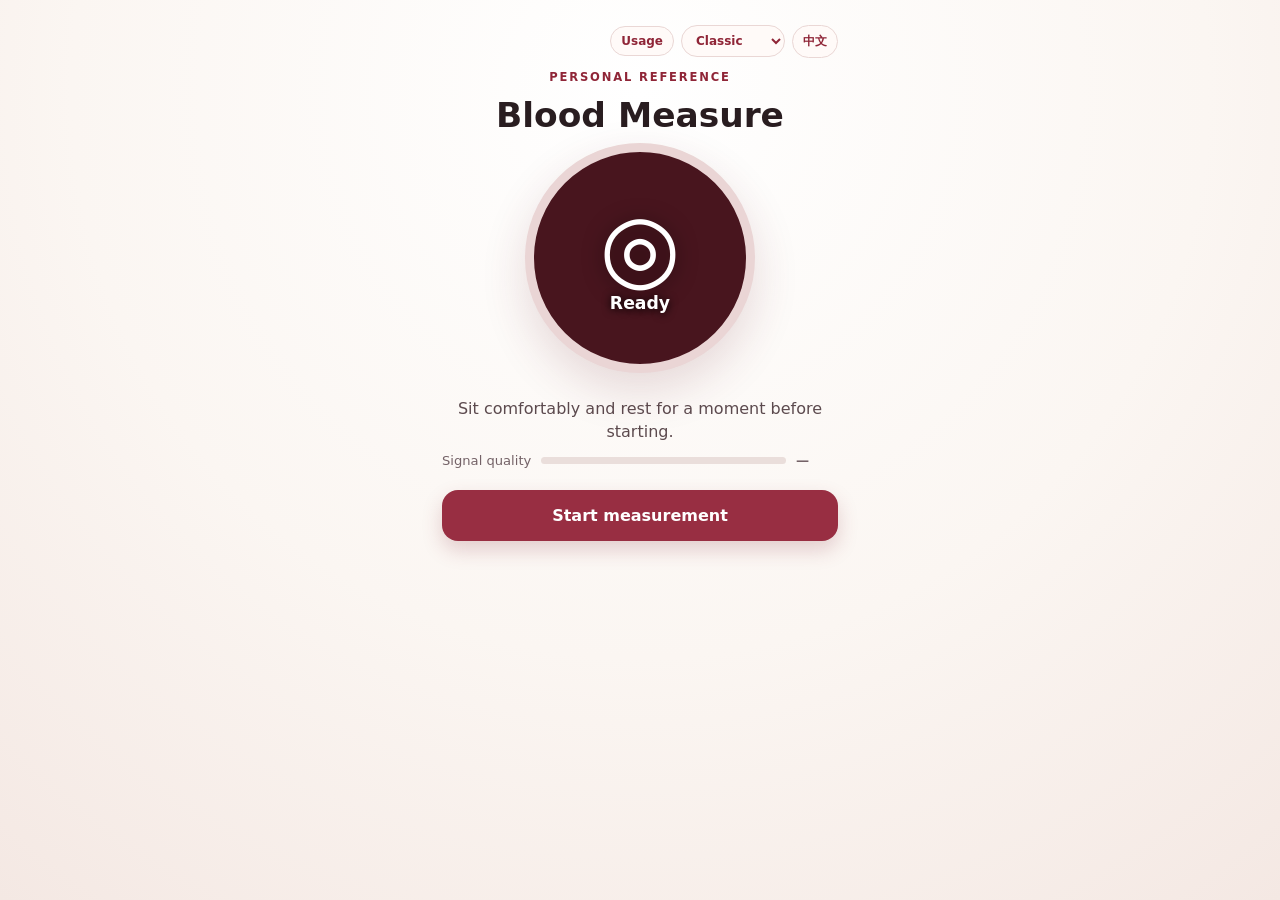
==== src/blood_measure/web/index.html @ 2f03e7e3 "Add Sheets-inspired appearance" ====
<!doctype html>
<html lang="en">
<head>
  <meta charset="utf-8">
  <meta name="viewport" content="width=device-width, initial-scale=1, viewport-fit=cover">
  <meta name="theme-color" content="#8f2537">
  <meta name="apple-mobile-web-app-capable" content="yes">
  <meta name="apple-mobile-web-app-status-bar-style" content="default">
  <title>Blood Measure</title>
  <link rel="manifest" href="manifest.webmanifest">
  <link rel="icon" href="icon.svg" type="image/svg+xml">
  <link rel="stylesheet" href="styles.css">
  <script>document.documentElement.dataset.theme = localStorage.getItem("blood-measure-theme") || "classic";</script>
</head>
<body>
  <main>
    <header>
      <nav class="top-actions" aria-label="Page and appearance controls">
        <a class="usage-link" href="usage.html" data-i18n="usage">Usage</a>
        <label class="theme-control">
          <span class="visually-hidden" data-i18n="appearance">Appearance</span>
          <select id="themeSelect" aria-label="Appearance">
            <option value="classic" data-i18n="classic">Classic</option>
            <option value="ivory" data-i18n="ivory">Ivory</option>
            <option value="sheets" data-i18n="sheets">Sheets</option>
          </select>
        </label>
        <button id="languageButton" class="language-button" type="button">中文</button>
      </nav>
      <p class="eyebrow" data-i18n="personalReference">PERSONAL REFERENCE</p>
      <h1 data-i18n="appName">Blood Measure</h1>
    </header>

    <section class="meter" aria-label="Measurement status">
      <video id="camera" playsinline muted></video>
      <canvas id="sampleCanvas" width="48" height="48" hidden></canvas>
      <div class="fingerprint" aria-hidden="true">◎</div>
      <div id="progress" class="progress"></div>
      <p id="countdown" class="countdown" data-i18n="ready">Ready</p>
    </section>

    <p id="instruction" class="instruction" role="status">
      <span data-i18n="initialInstruction">Sit comfortably and rest for a moment before starting.</span>
    </p>
    <div class="quality-row">
      <span data-i18n="signalQuality">Signal quality</span>
      <div class="quality-track"><div id="qualityBar"></div></div>
      <strong id="qualityLabel">—</strong>
    </div>

    <button id="measureButton" type="button" data-i18n="startMeasurement">Start measurement</button>

    <section id="result" class="result" hidden>
      <p id="resultTitle" data-i18n="experimentalEstimate">Experimental blood pressure estimate</p>
      <div id="pressureValue" class="pressure-value">
        <strong id="estimatedSystolic">—</strong><b>/</b><strong id="estimatedDiastolic">—</strong>
        <span>mmHg</span>
      </div>
      <div id="pulseValue" class="pulse-value"><span data-i18n="adjustedPulse">Pulse estimate</span> <strong id="heartRate">—</strong> <span>BPM</span></div>
      <small id="pulseAdjustment"></small>
      <small id="resultQuality"></small>
      <p class="estimate-warning" data-i18n="estimateWarning">Camera-derived experimental estimate. Compare it with your cuff; do not use it for diagnosis, medication, or emergency decisions.</p>

      <form id="referenceForm" class="reference-form">
        <h2 data-i18n="addCuffReference">Add a cuff reference</h2>
        <p data-i18n="cuffInstruction">Take a validated upper-arm cuff blood-pressure and pulse reading immediately after this recording.</p>
        <div class="bp-fields">
          <label><span data-i18n="systolic">Systolic</span><input id="systolic" type="number" inputmode="numeric" min="60" max="260" placeholder="120" required></label>
          <span>/</span>
          <label><span data-i18n="diastolic">Diastolic</span><input id="diastolic" type="number" inputmode="numeric" min="35" max="160" placeholder="80" required></label>
          <em>mmHg</em>
        </div>
        <label class="pulse-field"><span data-i18n="cuffPulse">Cuff pulse</span><input id="cuffPulse" type="number" inputmode="numeric" min="35" max="220" placeholder="72" required> <em>BPM</em></label>
        <button class="secondary" type="submit" data-i18n="savePairedReading">Save paired reading</button>
        <p id="saveMessage" class="save-message" role="status"></p>
      </form>
    </section>

    <section id="historySection" class="history" hidden>
      <div class="section-title">
        <h2 data-i18n="pairedReadings">Paired readings</h2>
        <span id="historyCount"></span>
      </div>
      <div id="historyList"></div>
      <div class="chart-wrap">
        <canvas id="trendChart" width="700" height="280" aria-label="Blood pressure history chart"></canvas>
        <div class="chart-legend"><span class="sys-key" data-i18n="systolic">Systolic</span><span class="dia-key" data-i18n="diastolic">Diastolic</span></div>
      </div>
      <div class="history-actions">
        <button id="exportButton" class="text-button" type="button" data-i18n="exportJson">Export JSON</button>
        <button id="clearButton" class="text-button danger" type="button" data-i18n="clearHistory">Clear history</button>
      </div>
      <p class="privacy-note" data-i18n="privacyNote">Stored only in this browser. Clearing browser data will remove it.</p>
    </section>

    <button id="installButton" class="install-button" type="button" hidden data-i18n="installApp">Install app</button>
    <p id="installStatus" class="install-status" role="status"></p>

  </main>
  <script src="app.js"></script>
</body>
</html>
---- src/blood_measure/web/styles.css ----
:root {
  color-scheme: light;
  font-family: ui-rounded, "SF Pro Rounded", system-ui, sans-serif;
  --page: #fbf6f2;
  --page-edge: #f4e8e3;
  --surface: #fffaf8;
  --surface-strong: #fff;
  --ink: #291d20;
  --muted: #6d5c60;
  --accent: #982e42;
  --accent-deep: #8f2537;
  --accent-soft: #ead5d5;
  --line: #ead7d5;
  --meter-radius: 50%;
  --control-radius: 16px;
  background: var(--page);
  color: var(--ink);
}

:root[data-theme="ivory"] {
  --page: #f5efdf;
  --page-edge: #e8ddc5;
  --surface: #fffaf0;
  --surface-strong: #fffdf7;
  --ink: #3c3328;
  --muted: #746958;
  --accent: #92704a;
  --accent-deep: #735435;
  --accent-soft: #e2d2b4;
  --line: #ded0b8;
  --meter-radius: 44px;
  --control-radius: 20px;
}

:root[data-theme="sheets"] {
  font-family: Arial, Helvetica, system-ui, sans-serif;
  --page: #f8fafd;
  --page-edge: #f8fafd;
  --surface: #fff;
  --surface-strong: #fff;
  --ink: #202124;
  --muted: #5f6368;
  --accent: #0f9d58;
  --accent-deep: #188038;
  --accent-soft: #e6f4ea;
  --line: #dadce0;
  --meter-radius: 8px;
  --control-radius: 4px;
}

* { box-sizing: border-box; }

body {
  margin: 0;
  min-height: 100vh;
  background: radial-gradient(circle at 50% 10%, var(--surface-strong) 0, var(--page) 55%, var(--page-edge) 100%);
}

:root[data-theme="sheets"] body { background: var(--page); }
:root[data-theme="sheets"] main { width: min(100%, 680px); }
:root[data-theme="sheets"] header { text-align: left; }
:root[data-theme="sheets"] .top-actions { padding: 7px; border-radius: 24px; background: #edf3fa; }
:root[data-theme="sheets"] .language-button,
:root[data-theme="sheets"] .usage-link,
:root[data-theme="sheets"] .theme-control select { border-radius: 4px; background: #fff; color: #3c4043; font-weight: 600; }
:root[data-theme="sheets"] .eyebrow { color: #188038; letter-spacing: .08em; }
:root[data-theme="sheets"] h1 { font-size: 1.65rem; font-weight: 500; }

main {
  width: min(100%, 440px);
  margin: auto;
  padding: max(24px, env(safe-area-inset-top)) 22px max(28px, env(safe-area-inset-bottom));
}

header { position: relative; text-align: center; }
.top-actions { display: flex; justify-content: flex-end; gap: 7px; align-items: center; min-height: 34px; margin-bottom: 8px; }
.language-button, .usage-link, .theme-control select { width: auto; margin: 0; padding: 7px 10px; border: 1px solid var(--line); border-radius: 999px; background: var(--surface); color: var(--accent-deep); box-shadow: none; font: inherit; font-size: .75rem; font-weight: 700; }
.usage-link { text-decoration: none; }
.theme-control { display: flex; }
.theme-control select { padding-right: 25px; }
.visually-hidden { position: absolute; width: 1px; height: 1px; padding: 0; margin: -1px; overflow: hidden; clip: rect(0, 0, 0, 0); white-space: nowrap; border: 0; }
.eyebrow { color: var(--accent-deep); font-size: .72rem; font-weight: 800; letter-spacing: .16em; }
h1 { margin: 5px 0 8px; font-size: 2.15rem; }
.subtitle { margin: 0 auto 26px; max-width: 330px; color: #6d5c60; line-height: 1.45; }

.meter {
  position: relative;
  width: 230px;
  height: 230px;
  margin: auto;
  overflow: hidden;
  border: 9px solid var(--accent-soft);
  border-radius: var(--meter-radius);
  background: #48151e;
  box-shadow: 0 18px 45px #6e283028;
  transition: border-radius .3s ease, border-color .3s ease, box-shadow .3s ease;
}

:root[data-theme="ivory"] .meter {
  border-color: #e5d5b9;
  background: #4d3828;
  box-shadow: inset 0 2px 1px #fff8, inset 0 -5px 12px #8a6c3b24, 0 20px 38px #6c583128;
}

:root[data-theme="sheets"] .meter {
  border-width: 1px;
  border-color: #c7cacf;
  background: #263238;
  box-shadow: 0 1px 2px #3c404326;
}

#camera { width: 100%; height: 100%; object-fit: cover; opacity: .45; }
.fingerprint, .countdown { position: absolute; left: 50%; transform: translate(-50%, -50%); }
.fingerprint { top: 45%; color: #fff; font-size: 5.8rem; line-height: 1; text-shadow: 0 2px 20px #0008; }
.countdown { top: 71%; margin: 0; color: #fff; font-size: 1.08rem; font-weight: 750; text-shadow: 0 1px 8px #000; }
.progress { position: absolute; inset: 0; border-radius: inherit; box-shadow: inset 0 0 0 0 #ec6376; pointer-events: none; }

.instruction { min-height: 48px; margin: 24px auto 8px; text-align: center; color: #5c4a4e; line-height: 1.45; }
.quality-row { display: grid; grid-template-columns: auto 1fr 42px; gap: 10px; align-items: center; color: #746267; font-size: .82rem; }
.quality-track { height: 7px; overflow: hidden; border-radius: 99px; background: #eadedb; }
#qualityBar { width: 0; height: 100%; border-radius: inherit; background: #c84d61; transition: width .2s; }

button {
  width: 100%; margin: 22px 0 14px; padding: 16px 20px; border: 0; border-radius: var(--control-radius);
  background: var(--accent); color: white; font: inherit; font-weight: 760; font-size: 1rem;
  box-shadow: 0 9px 20px #872c3c35;
}
button:disabled { opacity: .55; }

:root[data-theme="sheets"] button { box-shadow: none; font-weight: 600; }
:root[data-theme="sheets"] button:focus-visible,
:root[data-theme="sheets"] input:focus-visible,
:root[data-theme="sheets"] select:focus-visible,
:root[data-theme="sheets"] a:focus-visible { outline: 2px solid #1a73e8; outline-offset: 2px; }

.result { margin: 12px 0; padding: 20px; text-align: center; border: 1px solid var(--line); border-radius: var(--control-radius); background: var(--surface); }
:root[data-theme="sheets"] .result,
:root[data-theme="sheets"] .history,
:root[data-theme="sheets"] .guide-card { box-shadow: none; }
:root[data-theme="sheets"] .result strong,
:root[data-theme="sheets"] .history-item strong { color: #188038; }
.result p { margin: 0 0 4px; color: #746267; }
.result strong { color: #8f2537; }
.result span { color: #8a7378; font-weight: 700; }
.result small { display: block; margin-top: 5px; color: #746267; }
.pressure-value { display: flex; justify-content: center; align-items: baseline; gap: 5px; margin: 8px 0; }
.pressure-value strong { font-size: 2.85rem; }
.pressure-value b { color: #b08389; font-size: 2rem; }
.pressure-value span { margin-left: 3px; }
.pulse-value { margin: 8px 0; color: #746267; }
.pulse-value strong { margin-left: 5px; font-size: 1.55rem; }
#pulseAdjustment { line-height: 1.4; }
.estimate-warning { margin: 14px 0 0 !important; padding: 10px; border-radius: 10px; background: #f5e6df; color: #704c52 !important; font-size: .74rem; line-height: 1.4; }
.result.error { border-color: #dbaeb5; background: #fff2f2; }
.result.error > p { color: #982e42; font-weight: 750; }
.result.error #resultQuality { color: #713e47; font-size: .86rem; line-height: 1.45; }
.result.error #pressureValue, .result.error #pulseAdjustment, .result.error .estimate-warning { display: none; }

.reference-form { margin-top: 20px; padding-top: 18px; border-top: 1px solid #ead7d5; }
.reference-form h2, .history h2 { margin: 0; font-size: 1rem; }
.reference-form > p { margin: 6px 0 14px; color: #746267; font-size: .8rem; line-height: 1.4; }
.bp-fields { display: grid; grid-template-columns: 1fr auto 1fr auto; gap: 8px; align-items: end; text-align: left; }
.bp-fields label { color: #746267; font-size: .72rem; font-weight: 700; }
.bp-fields input { width: 100%; margin-top: 4px; padding: 11px 8px; border: 1px solid #d9c5c3; border-radius: 10px; background: white; color: #291d20; font: inherit; font-size: 1.05rem; }
:root[data-theme="sheets"] .bp-fields input,
:root[data-theme="sheets"] .pulse-field input { border-color: #bdc1c6; border-radius: 2px; color: #202124; }
.bp-fields span, .bp-fields em { padding-bottom: 11px; color: #806c70; font-style: normal; }
.pulse-field { display: flex; gap: 8px; align-items: center; margin-top: 10px; color: #746267; font-size: .78rem; font-weight: 700; }
.pulse-field input { width: 88px; margin-left: auto; padding: 10px 8px; border: 1px solid #d9c5c3; border-radius: 10px; background: white; color: #291d20; font: inherit; font-size: 1rem; }
.pulse-field em { color: #806c70; font-style: normal; }
button.secondary { margin: 14px 0 0; padding: 12px; background: #6f5057; box-shadow: none; }
.save-message { min-height: 18px; margin: 7px 0 0 !important; color: #386d52 !important; }

.history { margin-top: 18px; padding: 18px; border: 1px solid var(--line); border-radius: var(--control-radius); background: var(--surface); }
:root[data-theme="sheets"] .history { background-color: #fff; background-image: linear-gradient(#e8eaed 1px, transparent 1px), linear-gradient(90deg, #e8eaed 1px, transparent 1px); background-size: 100% 28px, 96px 100%; }
:root[data-theme="sheets"] .history > * { position: relative; padding: 6px; background: #fffd; }
.section-title { display: flex; justify-content: space-between; align-items: baseline; margin-bottom: 10px; }
.section-title span { color: #806c70; font-size: .75rem; }
.history-item { display: grid; grid-template-columns: 1fr auto; gap: 5px; padding: 11px 0; border-top: 1px solid #eee0dd; }
.history-item:first-child { border-top: 0; }
.history-item strong { color: #8f2537; }
.history-item time, .history-item small { color: #806c70; font-size: .72rem; }
.history-item small { grid-column: 1 / -1; }
.chart-wrap { margin: 12px 0; padding: 8px; border-radius: 12px; background: #fff; }
#trendChart { display: block; width: 100%; height: 140px; }
.chart-legend { display: flex; justify-content: center; gap: 18px; color: #806c70; font-size: .7rem; }
.chart-legend span::before { content: ""; display: inline-block; width: 9px; height: 9px; margin-right: 5px; border-radius: 50%; }
.sys-key::before { background: #982e42; }
.dia-key::before { background: #d88958; }
.history-actions { display: flex; gap: 8px; margin-top: 8px; }
button.text-button { margin: 0; padding: 9px; border: 1px solid #d9c5c3; background: transparent; color: #684f55; box-shadow: none; font-size: .78rem; }
button.danger { color: #a12f42; }
.privacy-note { margin: 10px 0 0; color: #89767a; font-size: .7rem; text-align: center; }
button.install-button { margin-top: 16px; padding: 12px; border: 1px solid #cfaeb1; background: transparent; color: #8f2537; box-shadow: none; }
:root[data-theme="sheets"] button.secondary { background: #188038; }
:root[data-theme="sheets"] button.text-button,
:root[data-theme="sheets"] button.install-button { border-color: #bdc1c6; border-radius: 4px; background: #fff; color: #185abc; }
.install-status { min-height: 18px; margin: 8px 0 0; color: var(--muted); font-size: .75rem; line-height: 1.4; text-align: center; }

details { margin-top: 16px; padding: 14px 16px; border-radius: 14px; background: #f2e7e2; color: #67565a; font-size: .84rem; line-height: 1.45; }
details p { margin-bottom: 0; }

.usage-page { width: min(100%, 620px); }
.usage-page header { margin-bottom: 22px; }
.guide-card { margin: 12px 0; padding: 18px 20px; border: 1px solid var(--line); border-radius: var(--control-radius); background: var(--surface); box-shadow: 0 8px 24px #5d44230d; }
.guide-card h2 { margin: 0 0 9px; color: var(--accent-deep); font-size: 1.05rem; }
.guide-card p, .guide-card ol { margin: 0; color: var(--muted); font-size: .9rem; line-height: 1.55; }
.guide-card ol { padding-left: 1.3rem; }
.guide-card li + li { margin-top: 7px; }
.caution-card { background: color-mix(in srgb, var(--surface) 82%, #ead5c2); }
.primary-link { display: block; margin: 20px 0 8px; padding: 15px 20px; border-radius: var(--control-radius); background: var(--accent); color: white; font-weight: 760; text-align: center; text-decoration: none; box-shadow: 0 9px 20px #69502d2b; }
:root[data-theme="sheets"] .primary-link { box-shadow: none; font-weight: 600; }

@media (max-width: 370px) {
  main { padding-left: 14px; padding-right: 14px; }
  .top-actions { gap: 4px; }
  .language-button, .usage-link, .theme-control select { padding-left: 8px; padding-right: 8px; }
  .theme-control select { max-width: 86px; }
}
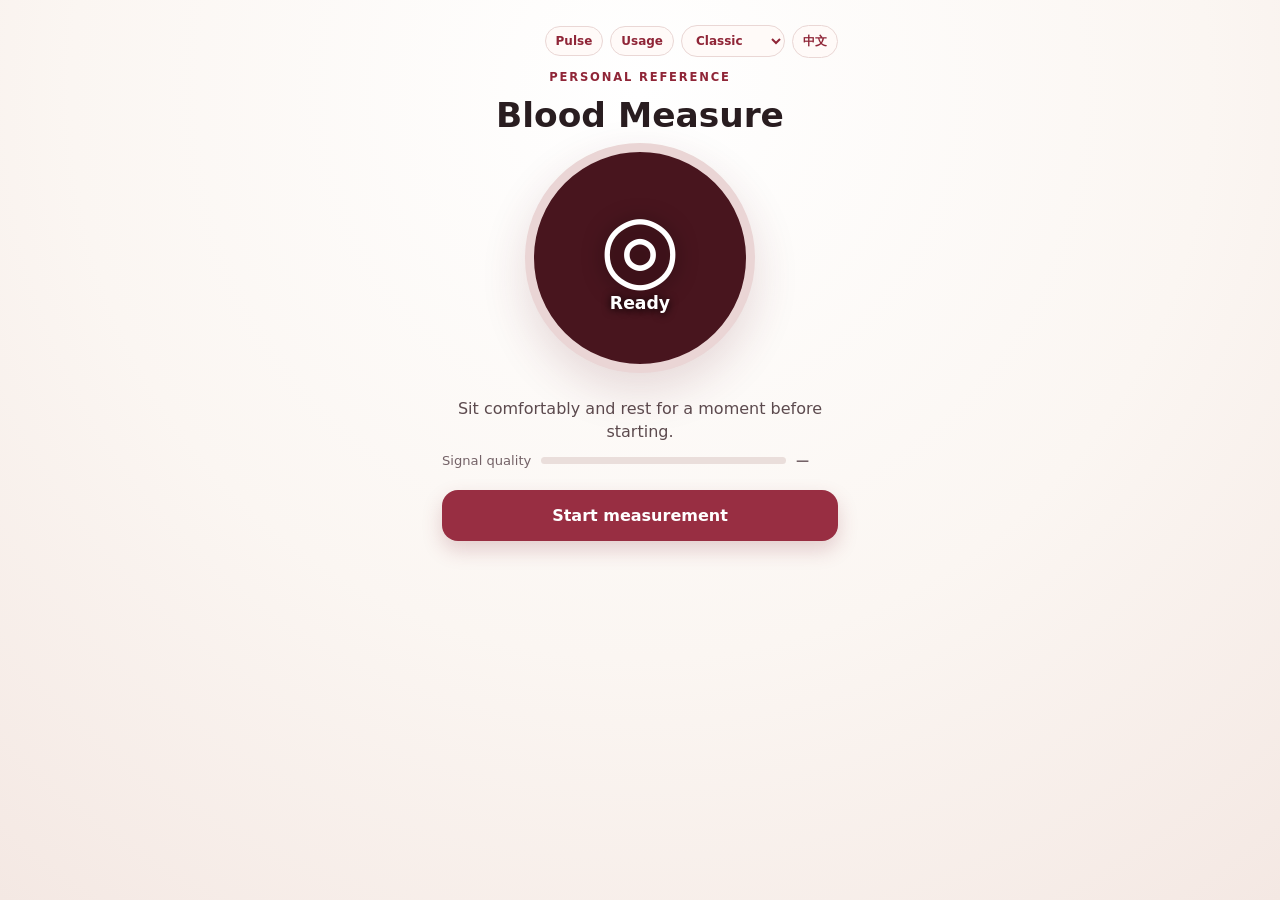
==== commit c140df8c: "Add pulse analysis mode" ====
--- a/src/blood_measure/web/index.html
+++ b/src/blood_measure/web/index.html
@@ -16,6 +16,7 @@
   <main>
     <header>
       <nav class="top-actions" aria-label="Page and appearance controls">
+        <a class="usage-link" href="pulse.html" data-i18n="pulseAnalysis">Pulse</a>
         <a class="usage-link" href="usage.html" data-i18n="usage">Usage</a>
         <label class="theme-control">
           <span class="visually-hidden" data-i18n="appearance">Appearance</span>
@@ -97,6 +98,8 @@
     <p id="installStatus" class="install-status" role="status"></p>
 
   </main>
+  <script src="version.js"></script>
+  <script src="ppg-analysis.js"></script>
   <script src="app.js"></script>
 </body>
 </html>
--- a/src/blood_measure/web/styles.css
+++ b/src/blood_measure/web/styles.css
@@ -149,6 +149,17 @@
 .pressure-value span { margin-left: 3px; }
 .pulse-value { margin: 8px 0; color: #746267; }
 .pulse-value strong { margin-left: 5px; font-size: 1.55rem; }
+.pulse-summary { display: flex; justify-content: center; align-items: baseline; gap: 7px; margin: 8px 0 18px; }
+.pulse-summary strong { color: var(--accent-deep); font-size: 3rem; }
+.pulse-summary span { color: var(--muted); font-weight: 700; }
+.pulse-stats { display: grid; grid-template-columns: repeat(3, 1fr); margin: 0; border: 1px solid var(--line); border-radius: var(--control-radius); overflow: hidden; text-align: left; }
+.pulse-stats div { padding: 11px; background: var(--surface-strong); }
+.pulse-stats div + div { border-left: 1px solid var(--line); }
+.pulse-stats dt { color: var(--muted); font-size: .68rem; font-weight: 700; }
+.pulse-stats dd { margin: 5px 0 0; color: var(--ink); font-size: .82rem; font-weight: 700; }
+.pulse-page { width: min(100%, 680px); }
+.pulse-result .chart-wrap { margin-top: 16px; border: 1px solid var(--line); }
+#intervalChart { display: block; width: 100%; height: 170px; }
 #pulseAdjustment { line-height: 1.4; }
 .estimate-warning { margin: 14px 0 0 !important; padding: 10px; border-radius: 10px; background: #f5e6df; color: #704c52 !important; font-size: .74rem; line-height: 1.4; }
 .result.error { border-color: #dbaeb5; background: #fff2f2; }
@@ -208,6 +219,10 @@
 .guide-card ol { padding-left: 1.3rem; }
 .guide-card li + li { margin-top: 7px; }
 .caution-card { background: color-mix(in srgb, var(--surface) 82%, #ead5c2); }
+.version-card p + p { margin-top: 8px; }
+.version-actions { display: flex; gap: 8px; margin-top: 12px; }
+.version-actions button { margin: 0; padding: 10px 12px; font-size: .8rem; }
+.version-actions button.secondary { background: var(--accent); color: #fff; }
 .primary-link { display: block; margin: 20px 0 8px; padding: 15px 20px; border-radius: var(--control-radius); background: var(--accent); color: white; font-weight: 760; text-align: center; text-decoration: none; box-shadow: 0 9px 20px #69502d2b; }
 :root[data-theme="sheets"] .primary-link { box-shadow: none; font-weight: 600; }
 
@@ -217,3 +232,8 @@
   .language-button, .usage-link, .theme-control select { padding-left: 8px; padding-right: 8px; }
   .theme-control select { max-width: 86px; }
 }
+
+@media (max-width: 520px) {
+  .pulse-stats { grid-template-columns: 1fr; }
+  .pulse-stats div + div { border-left: 0; border-top: 1px solid var(--line); }
+}
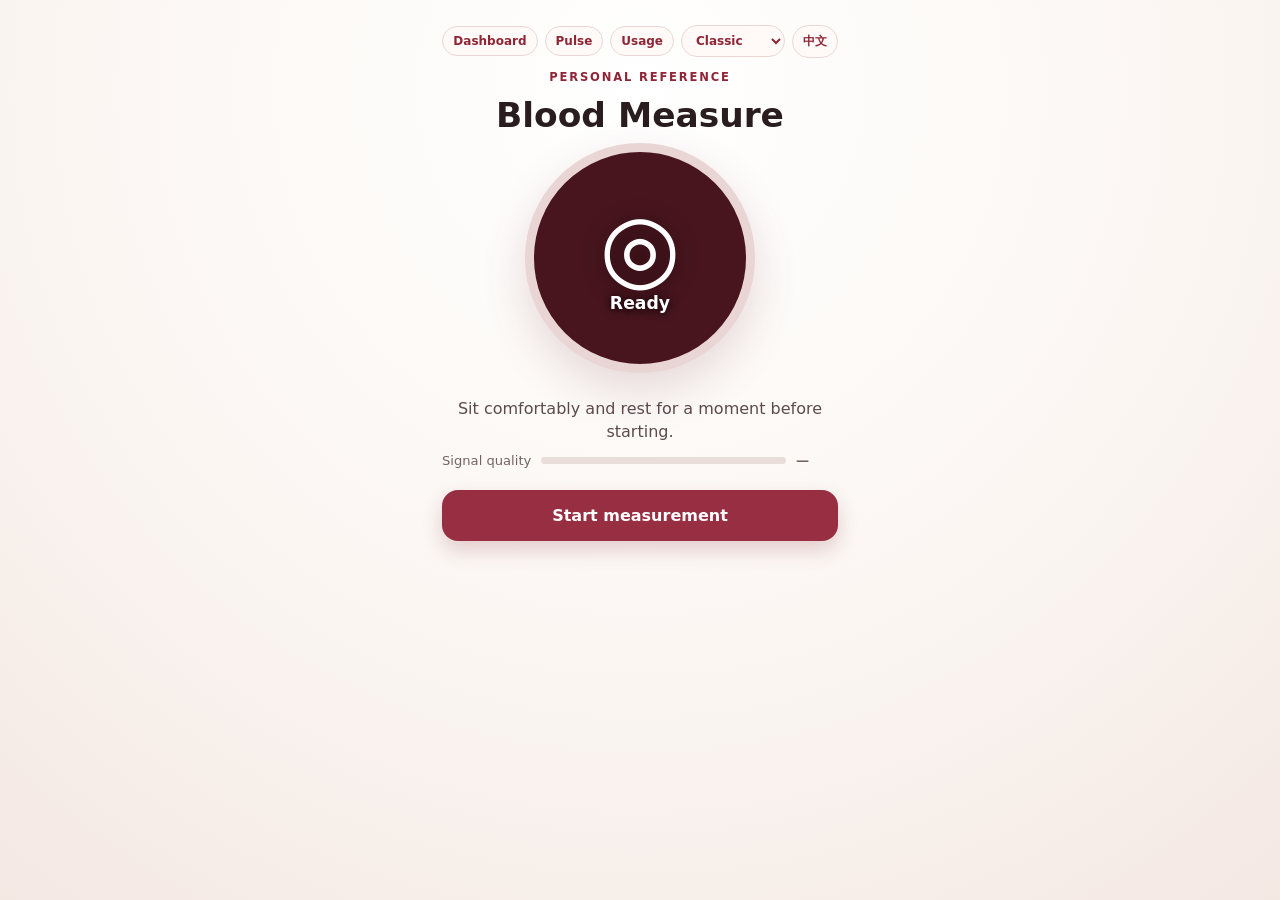
==== commit bc131a05: "Add integrated fingertip health modules" ====
--- a/src/blood_measure/web/index.html
+++ b/src/blood_measure/web/index.html
@@ -16,6 +16,7 @@
   <main>
     <header>
       <nav class="top-actions" aria-label="Page and appearance controls">
+        <a class="usage-link" href="dashboard.html" data-i18n="dashboard">Dashboard</a>
         <a class="usage-link" href="pulse.html" data-i18n="pulseAnalysis">Pulse</a>
         <a class="usage-link" href="usage.html" data-i18n="usage">Usage</a>
         <label class="theme-control">
@@ -77,6 +78,19 @@
       </form>
     </section>
 
+    <div class="meter-history-grid">
+    <section id="measurementHistorySection" class="history" hidden>
+      <div class="section-title">
+        <h2 data-i18n="measurementHistory">Measurement history</h2>
+        <span id="measurementHistoryCount"></span>
+      </div>
+      <div id="measurementHistoryList"></div>
+      <div class="history-actions">
+        <button id="clearMeasurementHistoryButton" class="text-button danger" type="button" data-i18n="clearMeasurementHistory">Clear measurements</button>
+      </div>
+      <p class="privacy-note" data-i18n="experimentalHistory">Camera-derived experimental results, stored only in this browser.</p>
+    </section>
+
     <section id="historySection" class="history" hidden>
       <div class="section-title">
         <h2 data-i18n="pairedReadings">Paired readings</h2>
@@ -93,12 +107,14 @@
       </div>
       <p class="privacy-note" data-i18n="privacyNote">Stored only in this browser. Clearing browser data will remove it.</p>
     </section>
+    </div>
 
     <button id="installButton" class="install-button" type="button" hidden data-i18n="installApp">Install app</button>
     <p id="installStatus" class="install-status" role="status"></p>
 
   </main>
   <script src="version.js"></script>
+  <script src="measurement-store.js"></script>
   <script src="ppg-analysis.js"></script>
   <script src="app.js"></script>
 </body>
--- a/src/blood_measure/web/styles.css
+++ b/src/blood_measure/web/styles.css
@@ -118,7 +118,7 @@
 .instruction { min-height: 48px; margin: 24px auto 8px; text-align: center; color: #5c4a4e; line-height: 1.45; }
 .quality-row { display: grid; grid-template-columns: auto 1fr 42px; gap: 10px; align-items: center; color: #746267; font-size: .82rem; }
 .quality-track { height: 7px; overflow: hidden; border-radius: 99px; background: #eadedb; }
-#qualityBar { width: 0; height: 100%; border-radius: inherit; background: #c84d61; transition: width .2s; }
+#qualityBar, #cameraQualityBar { width: 0; height: 100%; border-radius: inherit; background: #c84d61; transition: width .2s; }
 
 button {
   width: 100%; margin: 22px 0 14px; padding: 16px 20px; border: 0; border-radius: var(--control-radius);
@@ -152,12 +152,55 @@
 .pulse-summary { display: flex; justify-content: center; align-items: baseline; gap: 7px; margin: 8px 0 18px; }
 .pulse-summary strong { color: var(--accent-deep); font-size: 3rem; }
 .pulse-summary span { color: var(--muted); font-weight: 700; }
+.rhythm-card { margin: 12px 0 18px; padding: 16px; border: 1px solid var(--line); border-left: 5px solid #8a777a; border-radius: var(--control-radius); background: var(--surface-strong); text-align: left; }
+.rhythm-card[data-status="regular"] { border-left-color: #188038; background: #f1f8f3; }
+.rhythm-card[data-status="repeatIrregular"] { border-left-color: #d88918; background: #fff8e8; }
+.rhythm-card[data-status="repeatedIrregular"] { border-left-color: #b3261e; background: #fff1f0; }
+.rhythm-card h2 { margin: 6px 0; color: var(--ink); font-size: 1.05rem; }
+.rhythm-card p { margin: 5px 0; color: var(--muted); font-size: .82rem; line-height: 1.45; }
+.rhythm-card .rhythm-action { color: var(--ink); font-weight: 700; }
+.rhythm-badge { color: var(--muted) !important; font-size: .66rem; font-weight: 800; letter-spacing: .1em; }
 .pulse-stats { display: grid; grid-template-columns: repeat(3, 1fr); margin: 0; border: 1px solid var(--line); border-radius: var(--control-radius); overflow: hidden; text-align: left; }
 .pulse-stats div { padding: 11px; background: var(--surface-strong); }
 .pulse-stats div + div { border-left: 1px solid var(--line); }
 .pulse-stats dt { color: var(--muted); font-size: .68rem; font-weight: 700; }
 .pulse-stats dd { margin: 5px 0 0; color: var(--ink); font-size: .82rem; font-weight: 700; }
 .pulse-page { width: min(100%, 680px); }
+.dashboard-page { width: min(100%, 720px); }
+.dashboard-summary { display: grid; grid-template-columns: repeat(3, 1fr); gap: 10px; margin: 8px 0 18px; }
+.dashboard-summary article { display: flex; flex-direction: column; gap: 4px; padding: 16px 10px; border: 1px solid var(--line); border-radius: var(--control-radius); background: var(--surface); text-align: center; }
+.dashboard-summary strong { color: var(--accent-deep); font-size: 1.7rem; }
+.dashboard-summary span { color: var(--muted); font-size: .72rem; font-weight: 700; }
+.feature-grid { display: grid; grid-template-columns: repeat(2, 1fr); gap: 12px; }
+.feature-card { display: grid; grid-template-columns: auto 1fr; gap: 4px 11px; min-height: 128px; padding: 18px; border: 1px solid var(--line); border-radius: var(--control-radius); background: var(--surface); color: var(--ink); text-decoration: none; box-shadow: 0 8px 24px #5d44230d; }
+.feature-card:hover { border-color: var(--accent-soft); background: var(--surface-strong); }
+.feature-card .feature-icon { grid-row: 1 / 3; color: var(--accent); font-size: 1.65rem; line-height: 1; }
+.feature-card strong { color: var(--accent-deep); }
+.feature-card small { color: var(--muted); line-height: 1.4; }
+.feature-card.future { opacity: .62; box-shadow: none; }
+.dashboard-caution { margin-top: 18px; }
+.recovery-steps { display: grid; grid-template-columns: repeat(3, 1fr); gap: 8px; margin: 14px 0 20px; }
+.recovery-steps div { display: flex; flex-direction: column; gap: 4px; padding: 12px 8px; border: 1px solid var(--line); border-radius: var(--control-radius); background: var(--surface); color: var(--muted); text-align: center; }
+.recovery-steps div.active { border-color: var(--accent); box-shadow: inset 0 0 0 1px var(--accent); }
+.recovery-steps strong { font-size: .78rem; }
+.recovery-steps span { font-size: .72rem; }
+.oxygen-import button { margin: 12px 0 4px; }
+.oxygen-camera-reference .meter { margin-top: 16px; }
+.oxygen-camera-reference .quality-row { margin-top: 14px; }
+.camera-target-summary { margin: 10px 0 0 !important; padding: 10px 12px; border-radius: 10px; background: var(--accent-soft); color: var(--ink) !important; font-weight: 700; }
+.history-reference-button { grid-column: 1 / -1; width: max-content !important; }
+.oxygen-form { display: grid; gap: 14px; }
+.oxygen-form > h2 { margin-bottom: 0; }
+.oxygen-primary-fields { display: grid; grid-template-columns: 1fr 1fr; gap: 12px; }
+.oxygen-form label { display: grid; gap: 6px; color: var(--muted); font-size: .78rem; font-weight: 700; }
+.oxygen-form input, .oxygen-form select, .oxygen-form textarea { width: 100%; padding: 11px; border: 1px solid var(--line); border-radius: 10px; background: var(--surface-strong); color: var(--ink); font: inherit; }
+.oxygen-form textarea { resize: vertical; }
+.input-unit { display: flex; align-items: center; gap: 8px; }
+.input-unit em { min-width: max-content; color: var(--muted); font-style: normal; }
+.oxygen-form .oxygen-check { display: flex; grid-template-columns: none; align-items: center; gap: 9px; }
+.oxygen-check input { width: 18px; height: 18px; }
+.oxygen-form > button { margin: 2px 0 0; }
+#oxygenChart { display: block; width: 100%; height: 170px; }
 .pulse-result .chart-wrap { margin-top: 16px; border: 1px solid var(--line); }
 #intervalChart { display: block; width: 100%; height: 170px; }
 #pulseAdjustment { line-height: 1.4; }
@@ -183,6 +226,8 @@
 .save-message { min-height: 18px; margin: 7px 0 0 !important; color: #386d52 !important; }
 
 .history { margin-top: 18px; padding: 18px; border: 1px solid var(--line); border-radius: var(--control-radius); background: var(--surface); }
+.meter-history-grid { display: grid; grid-template-columns: repeat(2, minmax(0, 1fr)); gap: 14px; width: min(900px, calc(100vw - 32px)); margin-left: 50%; transform: translateX(-50%); }
+.meter-history-grid .history { min-width: 0; }
 :root[data-theme="sheets"] .history { background-color: #fff; background-image: linear-gradient(#e8eaed 1px, transparent 1px), linear-gradient(90deg, #e8eaed 1px, transparent 1px); background-size: 100% 28px, 96px 100%; }
 :root[data-theme="sheets"] .history > * { position: relative; padding: 6px; background: #fffd; }
 .section-title { display: flex; justify-content: space-between; align-items: baseline; margin-bottom: 10px; }
@@ -236,4 +281,7 @@
 @media (max-width: 520px) {
   .pulse-stats { grid-template-columns: 1fr; }
   .pulse-stats div + div { border-left: 0; border-top: 1px solid var(--line); }
-}
+  .feature-grid { grid-template-columns: 1fr; }
+  .meter-history-grid { grid-template-columns: 1fr; }
+  .oxygen-primary-fields { grid-template-columns: 1fr; }
+}
